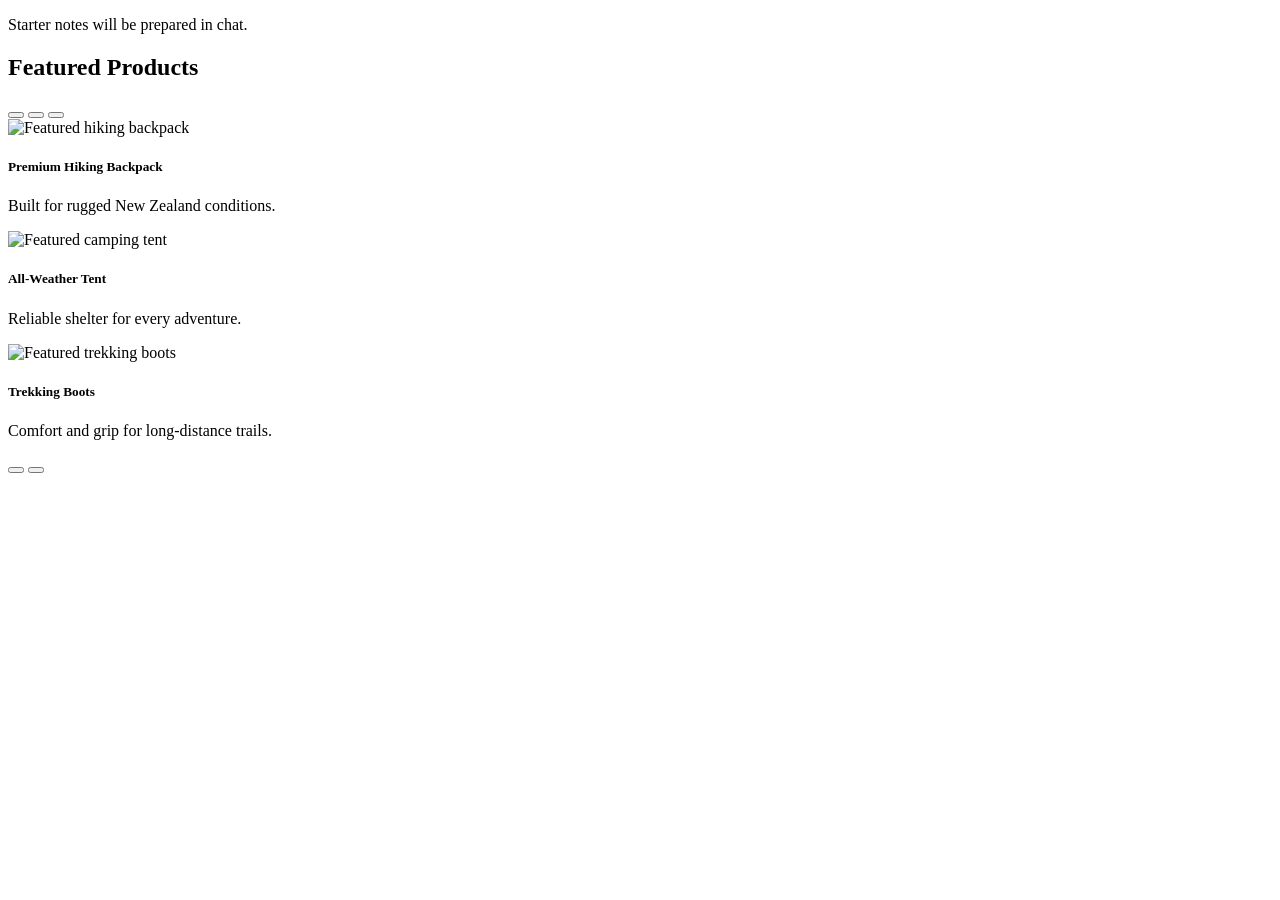
==== index.html @ 7371e13e "Initial commit - BIT703 Assessment 2" ====
<!DOCTYPE html>
<html>
<head><meta charset="utf-8"><title>BIT703 A2 Starter</title></head>
<body id="top">
<p>Starter notes will be prepared in chat.</p>

<section class="container my-5">
  <h2 class="mb-4">Featured Products</h2>

  <div id="featuredCarousel" class="carousel slide" data-bs-ride="carousel">
    <div class="carousel-indicators">
      <button type="button" data-bs-target="#featuredCarousel" data-bs-slide-to="0" class="active"></button>
      <button type="button" data-bs-target="#featuredCarousel" data-bs-slide-to="1"></button>
      <button type="button" data-bs-target="#featuredCarousel" data-bs-slide-to="2"></button>
    </div>

    <div class="carousel-inner rounded overflow-hidden">
      <div class="carousel-item active">
        <img src="images/product-1.jpg" class="d-block w-100" alt="Featured hiking backpack">
        <div class="carousel-caption d-none d-md-block">
          <h5>Premium Hiking Backpack</h5>
          <p>Built for rugged New Zealand conditions.</p>
        </div>
      </div>

      <div class="carousel-item">
        <img src="images/product-2.jpg" class="d-block w-100" alt="Featured camping tent">
        <div class="carousel-caption d-none d-md-block">
          <h5>All-Weather Tent</h5>
          <p>Reliable shelter for every adventure.</p>
        </div>
      </div>

      <div class="carousel-item">
        <img src="images/product-3.jpg" class="d-block w-100" alt="Featured trekking boots">
        <div class="carousel-caption d-none d-md-block">
          <h5>Trekking Boots</h5>
          <p>Comfort and grip for long-distance trails.</p>
        </div>
      </div>
    </div>

    <button class="carousel-control-prev" type="button" data-bs-target="#featuredCarousel" data-bs-slide="prev">
      <span class="carousel-control-prev-icon"></span>
    </button>
    <button class="carousel-control-next" type="button" data-bs-target="#featuredCarousel" data-bs-slide="next">
      <span class="carousel-control-next-icon"></span>
    </button>
  </div>
</section>

</body>
</html>
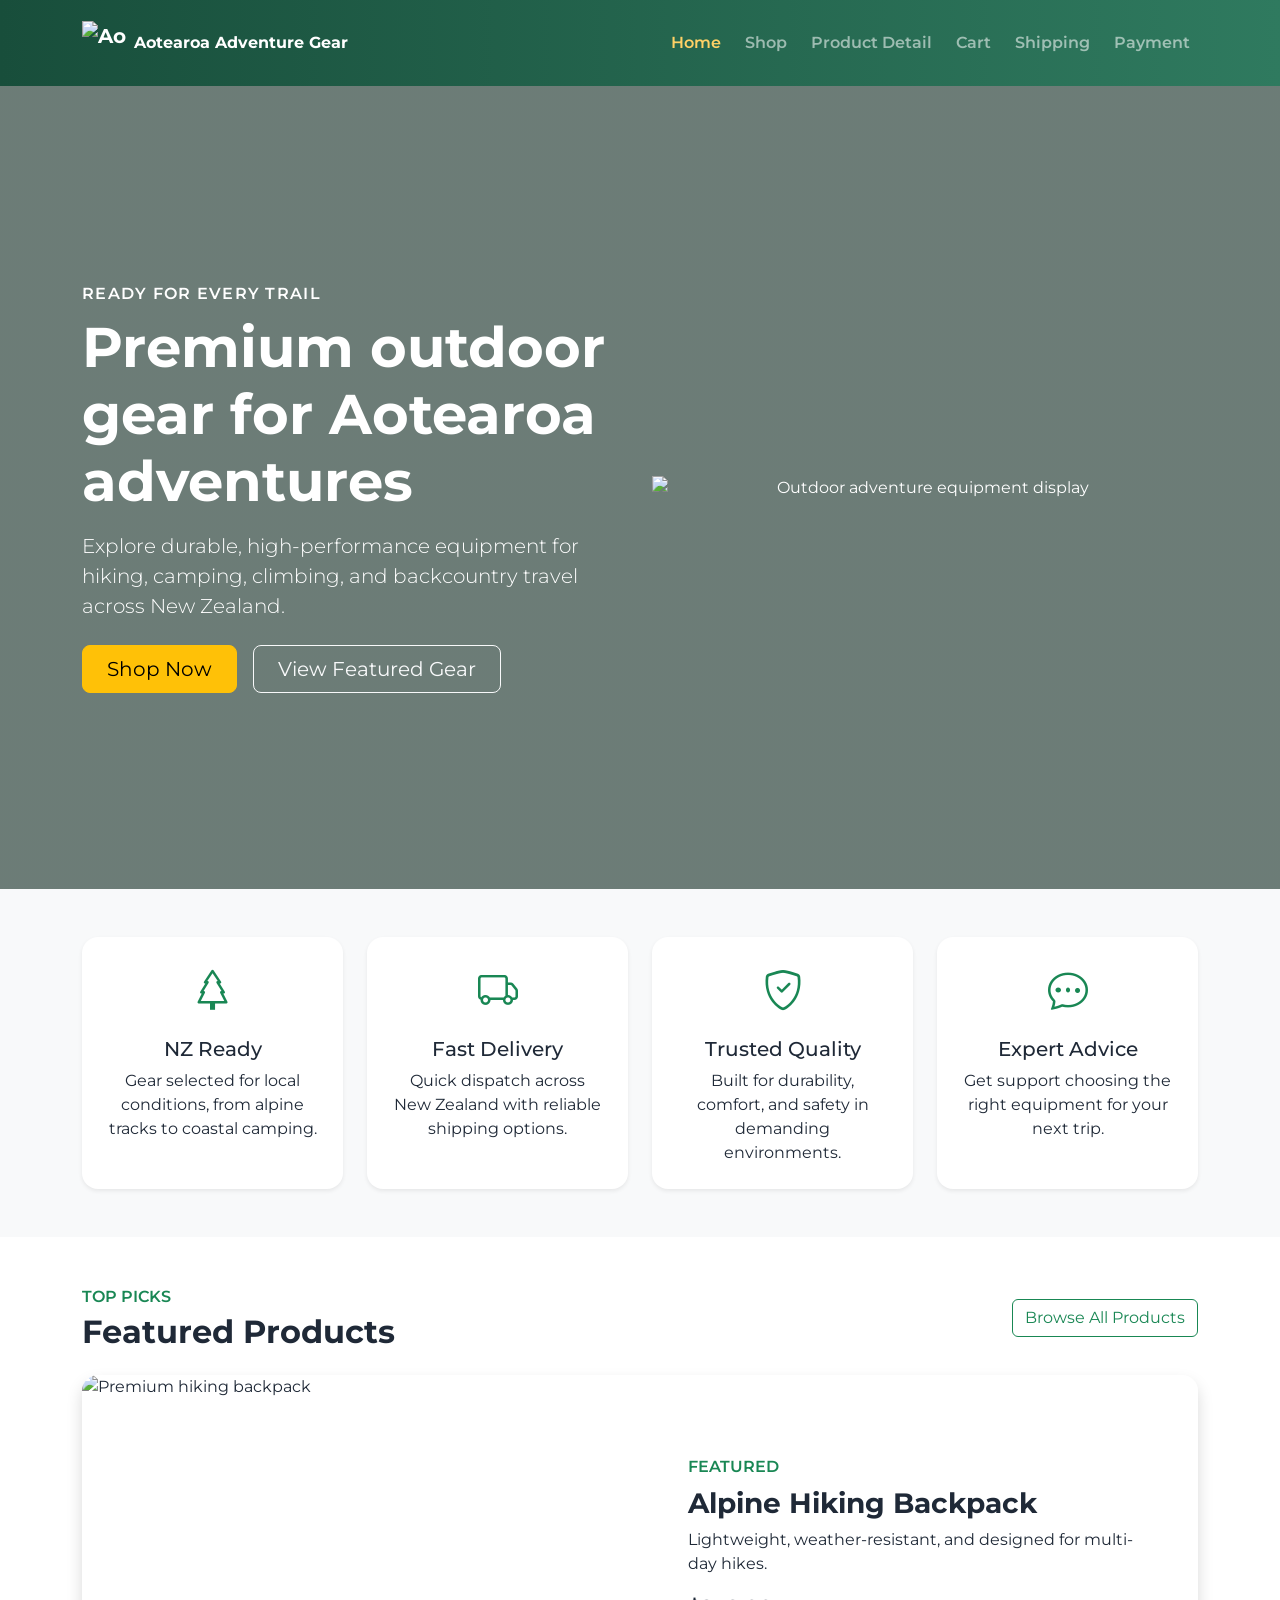
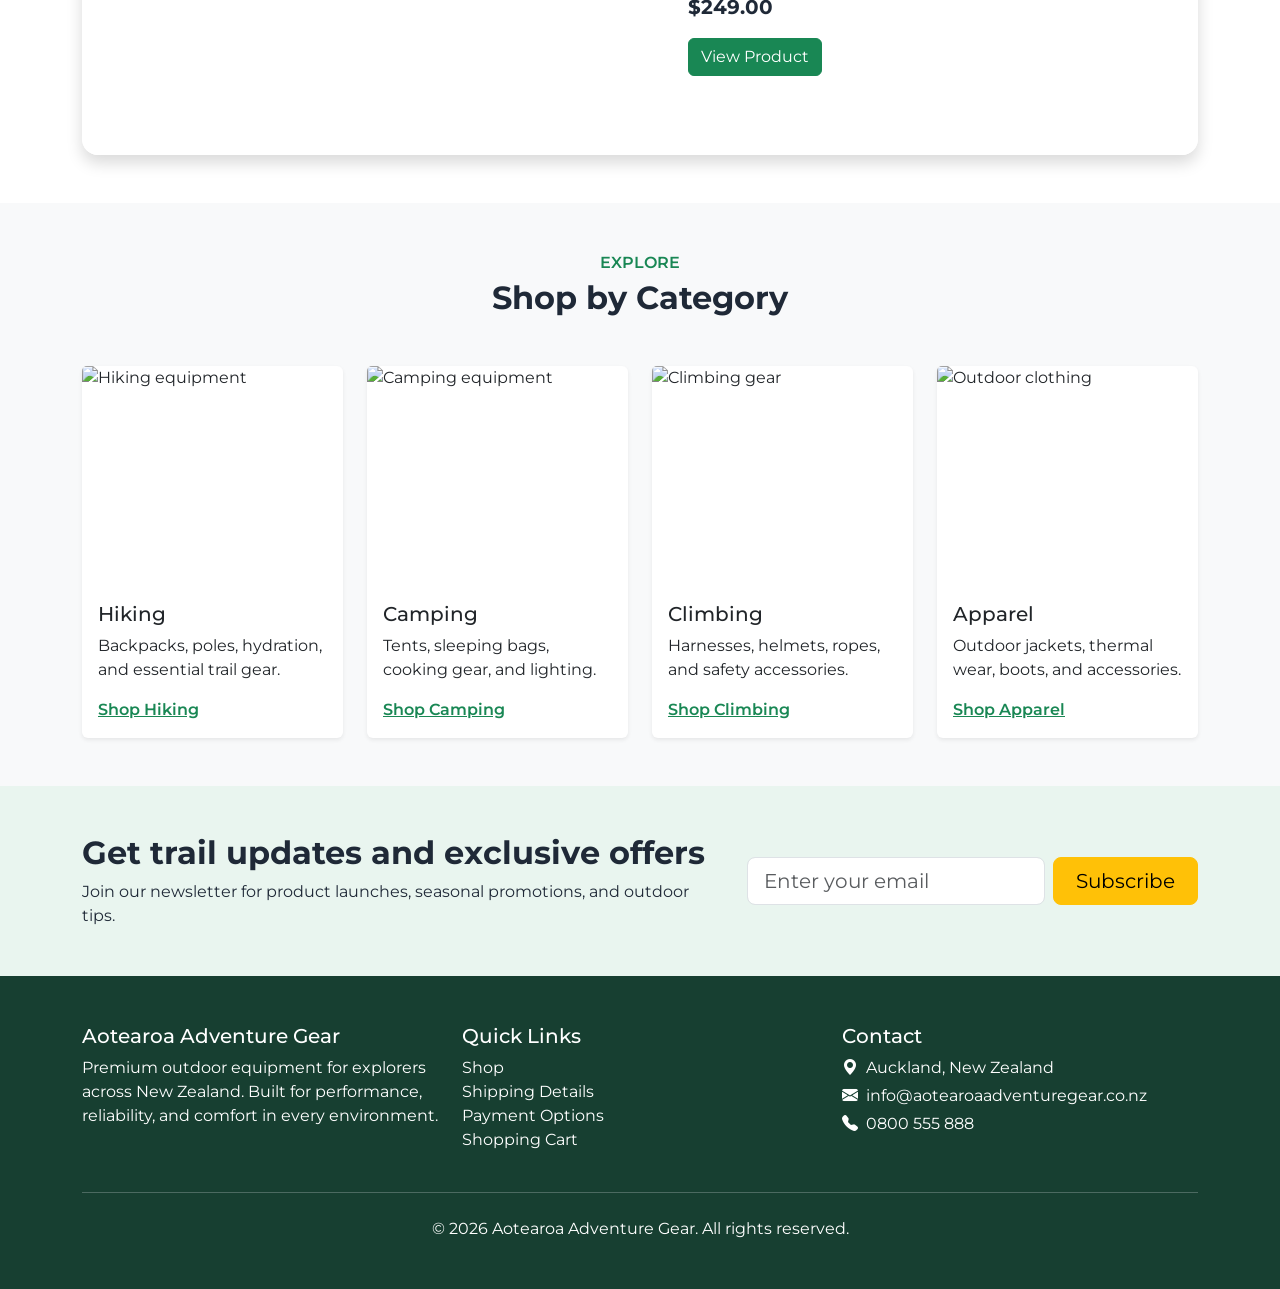
==== commit af3c61d7: "Add files via upload" ====
--- a/index.html
+++ b/index.html
@@ -1,54 +1,363 @@
-
 <!DOCTYPE html>
-<html>
-<head><meta charset="utf-8"><title>BIT703 A2 Starter</title></head>
+<html lang="en">
+<head>
+  <meta charset="UTF-8" />
+  <meta name="viewport" content="width=device-width, initial-scale=1.0" />
+  <meta name="description" content="Aotearoa Adventure Gear - premium outdoor equipment for New Zealand adventurers." />
+  <title>Aotearoa Adventure Gear | Home</title>
+
+  <!-- Bootstrap CSS -->
+  <link
+    href="https://cdn.jsdelivr.net/npm/bootstrap@5.3.3/dist/css/bootstrap.min.css"
+    rel="stylesheet"
+  />
+
+  <!-- Bootstrap Icons -->
+  <link
+    rel="stylesheet"
+    href="https://cdn.jsdelivr.net/npm/bootstrap-icons@1.11.3/font/bootstrap-icons.min.css"
+  />
+
+  <!-- Google Font -->
+  <link rel="preconnect" href="https://fonts.googleapis.com" />
+  <link rel="preconnect" href="https://fonts.gstatic.com" crossorigin />
+  <link
+    href="https://fonts.googleapis.com/css2?family=Montserrat:wght@400;500;600;700&display=swap"
+    rel="stylesheet"
+  />
+
+  <!-- Custom CSS -->
+  <link rel="stylesheet" href="css/custom-home.css" />
+</head>
 <body id="top">
-<p>Starter notes will be prepared in chat.</p>
-
-<section class="container my-5">
-  <h2 class="mb-4">Featured Products</h2>
-
-  <div id="featuredCarousel" class="carousel slide" data-bs-ride="carousel">
-    <div class="carousel-indicators">
-      <button type="button" data-bs-target="#featuredCarousel" data-bs-slide-to="0" class="active"></button>
-      <button type="button" data-bs-target="#featuredCarousel" data-bs-slide-to="1"></button>
-      <button type="button" data-bs-target="#featuredCarousel" data-bs-slide-to="2"></button>
+  <!-- Header -->
+  <header>
+    <nav class="navbar navbar-expand-lg navbar-dark bg-success-subtle custom-nav py-3">
+      <div class="container">
+        <a class="navbar-brand d-flex align-items-center gap-2 fw-bold" href="index.html">
+          <img src="images/logo.png" alt="Aotearoa Adventure Gear logo" class="site-logo" />
+          <span>Aotearoa Adventure Gear</span>
+        </a>
+
+        <button
+          class="navbar-toggler"
+          type="button"
+          data-bs-toggle="collapse"
+          data-bs-target="#mainNav"
+          aria-controls="mainNav"
+          aria-expanded="false"
+          aria-label="Toggle navigation"
+        >
+          <span class="navbar-toggler-icon"></span>
+        </button>
+
+        <div class="collapse navbar-collapse" id="mainNav">
+          <ul class="navbar-nav ms-auto align-items-lg-center gap-lg-2">
+            <li class="nav-item">
+              <a class="nav-link active" href="index.html">Home</a>
+            </li>
+            <li class="nav-item">
+              <a class="nav-link" href="shop.html">Shop</a>
+            </li>
+            <li class="nav-item">
+              <a class="nav-link" href="product.html">Product Detail</a>
+            </li>
+            <li class="nav-item">
+              <a class="nav-link" href="cart.html">Cart</a>
+            </li>
+            <li class="nav-item">
+              <a class="nav-link" href="shipping.html">Shipping</a>
+            </li>
+            <li class="nav-item">
+              <a class="nav-link" href="payment.html">Payment</a>
+            </li>
+          </ul>
+        </div>
+      </div>
+    </nav>
+  </header>
+
+  <main>
+    <!-- Hero Section -->
+    <section class="hero-section text-white">
+      <div class="container">
+        <div class="row align-items-center min-vh-75">
+          <div class="col-lg-6">
+            <p class="text-uppercase fw-semibold mb-2 hero-kicker">Ready for every trail</p>
+            <h1 class="display-4 fw-bold mb-3">Premium outdoor gear for Aotearoa adventures</h1>
+            <p class="lead mb-4">
+              Explore durable, high-performance equipment for hiking, camping, climbing,
+              and backcountry travel across New Zealand.
+            </p>
+            <div class="d-flex flex-wrap gap-3">
+              <a href="shop.html" class="btn btn-warning btn-lg px-4">Shop Now</a>
+              <a href="#featured-products" class="btn btn-outline-light btn-lg px-4">View Featured Gear</a>
+            </div>
+          </div>
+
+          <div class="col-lg-6 mt-5 mt-lg-0 text-center">
+            <img
+              src="images/hero-gear.png"
+              alt="Outdoor adventure equipment display"
+              class="img-fluid hero-image"
+            />
+          </div>
+        </div>
+      </div>
+    </section>
+
+    <!-- Highlights -->
+    <section class="py-5 bg-light">
+      <div class="container">
+        <div class="row g-4 text-center">
+          <div class="col-sm-6 col-lg-3">
+            <div class="feature-card h-100 p-4 rounded-4 shadow-sm">
+              <i class="bi bi-tree fs-1 text-success"></i>
+              <h2 class="h5 mt-3">NZ Ready</h2>
+              <p class="mb-0">Gear selected for local conditions, from alpine tracks to coastal camping.</p>
+            </div>
+          </div>
+          <div class="col-sm-6 col-lg-3">
+            <div class="feature-card h-100 p-4 rounded-4 shadow-sm">
+              <i class="bi bi-truck fs-1 text-success"></i>
+              <h2 class="h5 mt-3">Fast Delivery</h2>
+              <p class="mb-0">Quick dispatch across New Zealand with reliable shipping options.</p>
+            </div>
+          </div>
+          <div class="col-sm-6 col-lg-3">
+            <div class="feature-card h-100 p-4 rounded-4 shadow-sm">
+              <i class="bi bi-shield-check fs-1 text-success"></i>
+              <h2 class="h5 mt-3">Trusted Quality</h2>
+              <p class="mb-0">Built for durability, comfort, and safety in demanding environments.</p>
+            </div>
+          </div>
+          <div class="col-sm-6 col-lg-3">
+            <div class="feature-card h-100 p-4 rounded-4 shadow-sm">
+              <i class="bi bi-chat-dots fs-1 text-success"></i>
+              <h2 class="h5 mt-3">Expert Advice</h2>
+              <p class="mb-0">Get support choosing the right equipment for your next trip.</p>
+            </div>
+          </div>
+        </div>
+      </div>
+    </section>
+
+    <!-- Featured Products Carousel -->
+    <section id="featured-products" class="py-5">
+      <div class="container">
+        <div class="d-flex flex-wrap justify-content-between align-items-center mb-4">
+          <div>
+            <p class="text-uppercase text-success fw-semibold mb-1">Top picks</p>
+            <h2 class="fw-bold mb-0">Featured Products</h2>
+          </div>
+          <a href="shop.html" class="btn btn-outline-success mt-3 mt-md-0">Browse All Products</a>
+        </div>
+
+        <div id="featuredCarousel" class="carousel slide" data-bs-ride="carousel">
+          <div class="carousel-indicators">
+            <button type="button" data-bs-target="#featuredCarousel" data-bs-slide-to="0" class="active" aria-current="true" aria-label="Slide 1"></button>
+            <button type="button" data-bs-target="#featuredCarousel" data-bs-slide-to="1" aria-label="Slide 2"></button>
+            <button type="button" data-bs-target="#featuredCarousel" data-bs-slide-to="2" aria-label="Slide 3"></button>
+          </div>
+
+          <div class="carousel-inner rounded-4 overflow-hidden shadow">
+            <div class="carousel-item active">
+              <div class="row g-0 align-items-center carousel-panel">
+                <div class="col-lg-6">
+                  <img src="images/product-1.jpg" class="d-block w-100 carousel-img" alt="Premium hiking backpack">
+                </div>
+                <div class="col-lg-6 p-4 p-md-5">
+                  <p class="text-uppercase text-success fw-semibold mb-2">Featured</p>
+                  <h3 class="fw-bold">Alpine Hiking Backpack</h3>
+                  <p class="mb-3">
+                    Lightweight, weather-resistant, and designed for multi-day hikes.
+                  </p>
+                  <p class="fw-bold fs-5">$249.00</p>
+                  <a href="product.html" class="btn btn-success">View Product</a>
+                </div>
+              </div>
+            </div>
+
+            <div class="carousel-item">
+              <div class="row g-0 align-items-center carousel-panel">
+                <div class="col-lg-6">
+                  <img src="images/product-2.jpg" class="d-block w-100 carousel-img" alt="Four-season tent">
+                </div>
+                <div class="col-lg-6 p-4 p-md-5">
+                  <p class="text-uppercase text-success fw-semibold mb-2">Featured</p>
+                  <h3 class="fw-bold">Explorer Tent</h3>
+                  <p class="mb-3">
+                    Spacious and durable shelter ideal for camping in changing weather.
+                  </p>
+                  <p class="fw-bold fs-5">$399.00</p>
+                  <a href="product.html" class="btn btn-success">View Product</a>
+                </div>
+              </div>
+            </div>
+
+            <div class="carousel-item">
+              <div class="row g-0 align-items-center carousel-panel">
+                <div class="col-lg-6">
+                  <img src="images/product-3.jpg" class="d-block w-100 carousel-img" alt="Trekking boots">
+                </div>
+                <div class="col-lg-6 p-4 p-md-5">
+                  <p class="text-uppercase text-success fw-semibold mb-2">Featured</p>
+                  <h3 class="fw-bold">Trekking Boots</h3>
+                  <p class="mb-3">
+                    High-grip sole and waterproof finish for rough terrain and wet tracks.
+                  </p>
+                  <p class="fw-bold fs-5">$189.00</p>
+                  <a href="product.html" class="btn btn-success">View Product</a>
+                </div>
+              </div>
+            </div>
+          </div>
+
+          <button class="carousel-control-prev" type="button" data-bs-target="#featuredCarousel" data-bs-slide="prev">
+            <span class="carousel-control-prev-icon"></span>
+            <span class="visually-hidden">Previous</span>
+          </button>
+          <button class="carousel-control-next" type="button" data-bs-target="#featuredCarousel" data-bs-slide="next">
+            <span class="carousel-control-next-icon"></span>
+            <span class="visually-hidden">Next</span>
+          </button>
+        </div>
+      </div>
+    </section>
+
+    <!-- Categories -->
+    <section class="py-5 bg-light">
+      <div class="container">
+        <div class="text-center mb-5">
+          <p class="text-uppercase text-success fw-semibold mb-1">Explore</p>
+          <h2 class="fw-bold">Shop by Category</h2>
+        </div>
+
+        <div class="row g-4">
+          <div class="col-sm-6 col-lg-3">
+            <article class="category-card card border-0 shadow-sm h-100">
+              <img src="images/category-hiking.jpg" class="card-img-top" alt="Hiking equipment">
+              <div class="card-body">
+                <h3 class="h5">Hiking</h3>
+                <p class="card-text">Backpacks, poles, hydration, and essential trail gear.</p>
+                <a href="shop.html" class="stretched-link text-success fw-semibold">Shop Hiking</a>
+              </div>
+            </article>
+          </div>
+
+          <div class="col-sm-6 col-lg-3">
+            <article class="category-card card border-0 shadow-sm h-100">
+              <img src="images/category-camping.jpg" class="card-img-top" alt="Camping equipment">
+              <div class="card-body">
+                <h3 class="h5">Camping</h3>
+                <p class="card-text">Tents, sleeping bags, cooking gear, and lighting.</p>
+                <a href="shop.html" class="stretched-link text-success fw-semibold">Shop Camping</a>
+              </div>
+            </article>
+          </div>
+
+          <div class="col-sm-6 col-lg-3">
+            <article class="category-card card border-0 shadow-sm h-100">
+              <img src="images/category-climbing.jpg" class="card-img-top" alt="Climbing gear">
+              <div class="card-body">
+                <h3 class="h5">Climbing</h3>
+                <p class="card-text">Harnesses, helmets, ropes, and safety accessories.</p>
+                <a href="shop.html" class="stretched-link text-success fw-semibold">Shop Climbing</a>
+              </div>
+            </article>
+          </div>
+
+          <div class="col-sm-6 col-lg-3">
+            <article class="category-card card border-0 shadow-sm h-100">
+              <img src="images/category-apparel.jpg" class="card-img-top" alt="Outdoor clothing">
+              <div class="card-body">
+                <h3 class="h5">Apparel</h3>
+                <p class="card-text">Outdoor jackets, thermal wear, boots, and accessories.</p>
+                <a href="shop.html" class="stretched-link text-success fw-semibold">Shop Apparel</a>
+              </div>
+            </article>
+          </div>
+        </div>
+      </div>
+    </section>
+
+    <!-- Newsletter -->
+    <section class="py-5 newsletter-section">
+      <div class="container">
+        <div class="row align-items-center g-4">
+          <div class="col-lg-7">
+            <h2 class="fw-bold mb-2">Get trail updates and exclusive offers</h2>
+            <p class="mb-0">
+              Join our newsletter for product launches, seasonal promotions, and outdoor tips.
+            </p>
+          </div>
+          <div class="col-lg-5">
+            <form class="row g-2" novalidate>
+              <div class="col-8">
+                <label for="newsletterEmail" class="visually-hidden">Email address</label>
+                <input
+                  type="email"
+                  id="newsletterEmail"
+                  class="form-control form-control-lg"
+                  placeholder="Enter your email"
+                />
+              </div>
+              <div class="col-4 d-grid">
+                <button type="submit" class="btn btn-warning btn-lg">Subscribe</button>
+              </div>
+            </form>
+          </div>
+        </div>
+      </div>
+    </section>
+  </main>
+
+  <!-- Footer -->
+  <footer class="py-5 footer-custom text-white">
+    <div class="container">
+      <div class="row g-4">
+        <div class="col-md-4">
+          <h2 class="h5">Aotearoa Adventure Gear</h2>
+          <p>
+            Premium outdoor equipment for explorers across New Zealand. Built for performance,
+            reliability, and comfort in every environment.
+          </p>
+        </div>
+
+        <div class="col-md-4">
+          <h2 class="h5">Quick Links</h2>
+          <ul class="list-unstyled">
+            <li><a href="shop.html" class="footer-link">Shop</a></li>
+            <li><a href="shipping.html" class="footer-link">Shipping Details</a></li>
+            <li><a href="payment.html" class="footer-link">Payment Options</a></li>
+            <li><a href="cart.html" class="footer-link">Shopping Cart</a></li>
+          </ul>
+        </div>
+
+        <div class="col-md-4">
+          <h2 class="h5">Contact</h2>
+          <p class="mb-1"><i class="bi bi-geo-alt-fill me-2"></i>Auckland, New Zealand</p>
+          <p class="mb-1"><i class="bi bi-envelope-fill me-2"></i>info@aotearoaadventuregear.co.nz</p>
+          <p class="mb-0"><i class="bi bi-telephone-fill me-2"></i>0800 555 888</p>
+        </div>
+      </div>
+
+      <hr class="my-4 border-light-subtle" />
+      <p class="mb-0 text-center">&copy; 2026 Aotearoa Adventure Gear. All rights reserved.</p>
     </div>
-
-    <div class="carousel-inner rounded overflow-hidden">
-      <div class="carousel-item active">
-        <img src="images/product-1.jpg" class="d-block w-100" alt="Featured hiking backpack">
-        <div class="carousel-caption d-none d-md-block">
-          <h5>Premium Hiking Backpack</h5>
-          <p>Built for rugged New Zealand conditions.</p>
-        </div>
-      </div>
-
-      <div class="carousel-item">
-        <img src="images/product-2.jpg" class="d-block w-100" alt="Featured camping tent">
-        <div class="carousel-caption d-none d-md-block">
-          <h5>All-Weather Tent</h5>
-          <p>Reliable shelter for every adventure.</p>
-        </div>
-      </div>
-
-      <div class="carousel-item">
-        <img src="images/product-3.jpg" class="d-block w-100" alt="Featured trekking boots">
-        <div class="carousel-caption d-none d-md-block">
-          <h5>Trekking Boots</h5>
-          <p>Comfort and grip for long-distance trails.</p>
-        </div>
-      </div>
-    </div>
-
-    <button class="carousel-control-prev" type="button" data-bs-target="#featuredCarousel" data-bs-slide="prev">
-      <span class="carousel-control-prev-icon"></span>
-    </button>
-    <button class="carousel-control-next" type="button" data-bs-target="#featuredCarousel" data-bs-slide="next">
-      <span class="carousel-control-next-icon"></span>
-    </button>
-  </div>
-</section>
-
+  </footer>
+
+  <!-- Floating Anchor -->
+  <a href="#top" id="backToTop" class="floating-anchor" aria-label="Back to top">
+    <i class="bi bi-arrow-up"></i>
+  </a>
+
+  <!-- Bootstrap JS -->
+  <script
+    src="https://cdn.jsdelivr.net/npm/bootstrap@5.3.3/dist/js/bootstrap.bundle.min.js"
+  ></script>
+
+  <!-- Custom JS -->
+  <script src="js/main.js"></script>
 </body>
 </html>
--- a/css/custom-home.css
+++ b/css/custom-home.css
@@ -0,0 +1,171 @@
+/* ------------------------------
+   Global styles
+------------------------------ */
+body {
+  font-family: "Montserrat", sans-serif;
+  color: #1f2937;
+  background-color: #ffffff;
+}
+
+img {
+  max-width: 100%;
+  display: block;
+}
+
+.site-logo {
+  width: 44px;
+  height: 44px;
+  object-fit: contain;
+}
+
+.custom-nav {
+  background: linear-gradient(90deg, #184e3b, #2f7a5f);
+}
+
+.navbar-brand span {
+  font-size: 1rem;
+}
+
+.nav-link {
+  font-weight: 600;
+}
+
+.nav-link:hover,
+.nav-link.active {
+  color: #ffd166 !important;
+}
+
+/* ------------------------------
+   Hero section
+------------------------------ */
+.hero-section {
+  background:
+    linear-gradient(rgba(10, 37, 28, 0.6), rgba(10, 37, 28, 0.6)),
+    url("../images/hero-bg.jpg") center/cover no-repeat;
+  padding: 4rem 0;
+}
+
+.min-vh-75 {
+  min-height: 75vh;
+}
+
+.hero-kicker {
+  letter-spacing: 0.08em;
+}
+
+.hero-image {
+  max-height: 460px;
+  object-fit: contain;
+}
+
+/* ------------------------------
+   Cards / sections
+------------------------------ */
+.feature-card,
+.category-card,
+.carousel-panel {
+  background-color: #ffffff;
+}
+
+.category-card img {
+  height: 220px;
+  object-fit: cover;
+}
+
+.carousel-img {
+  height: 380px;
+  object-fit: cover;
+}
+
+.newsletter-section {
+  background-color: #e9f5ef;
+}
+
+/* ------------------------------
+   Footer
+------------------------------ */
+.footer-custom {
+  background-color: #173f31;
+}
+
+.footer-link {
+  color: #ffffff;
+  text-decoration: none;
+}
+
+.footer-link:hover {
+  color: #ffd166;
+}
+
+/* ------------------------------
+   Floating anchor
+------------------------------ */
+.floating-anchor {
+  position: fixed;
+  right: 20px;
+  bottom: 20px;
+  width: 54px;
+  height: 54px;
+  border-radius: 50%;
+  background-color: #198754;
+  color: #ffffff;
+  display: flex;
+  align-items: center;
+  justify-content: center;
+  text-decoration: none;
+  font-size: 1.4rem;
+  box-shadow: 0 6px 18px rgba(0, 0, 0, 0.25);
+  z-index: 999;
+  opacity: 0;
+  visibility: hidden;
+  transition: all 0.3s ease;
+}
+
+.floating-anchor.show {
+  opacity: 1;
+  visibility: visible;
+}
+
+.floating-anchor:hover {
+  background-color: #146c43;
+  color: #ffffff;
+}
+
+/* ------------------------------
+   Responsive breakpoints
+------------------------------ */
+@media (max-width: 991.98px) {
+  .hero-section {
+    text-align: center;
+  }
+
+  .carousel-img {
+    height: 300px;
+  }
+}
+
+@media (max-width: 767.98px) {
+  .hero-section {
+    padding: 3rem 0;
+  }
+
+  .carousel-img {
+    height: 240px;
+  }
+
+  .floating-anchor {
+    width: 48px;
+    height: 48px;
+    font-size: 1.2rem;
+  }
+}
+
+@media (max-width: 575.98px) {
+  .navbar-brand span {
+    font-size: 0.9rem;
+  }
+
+  .display-4 {
+    font-size: 2.2rem;
+  }
+}
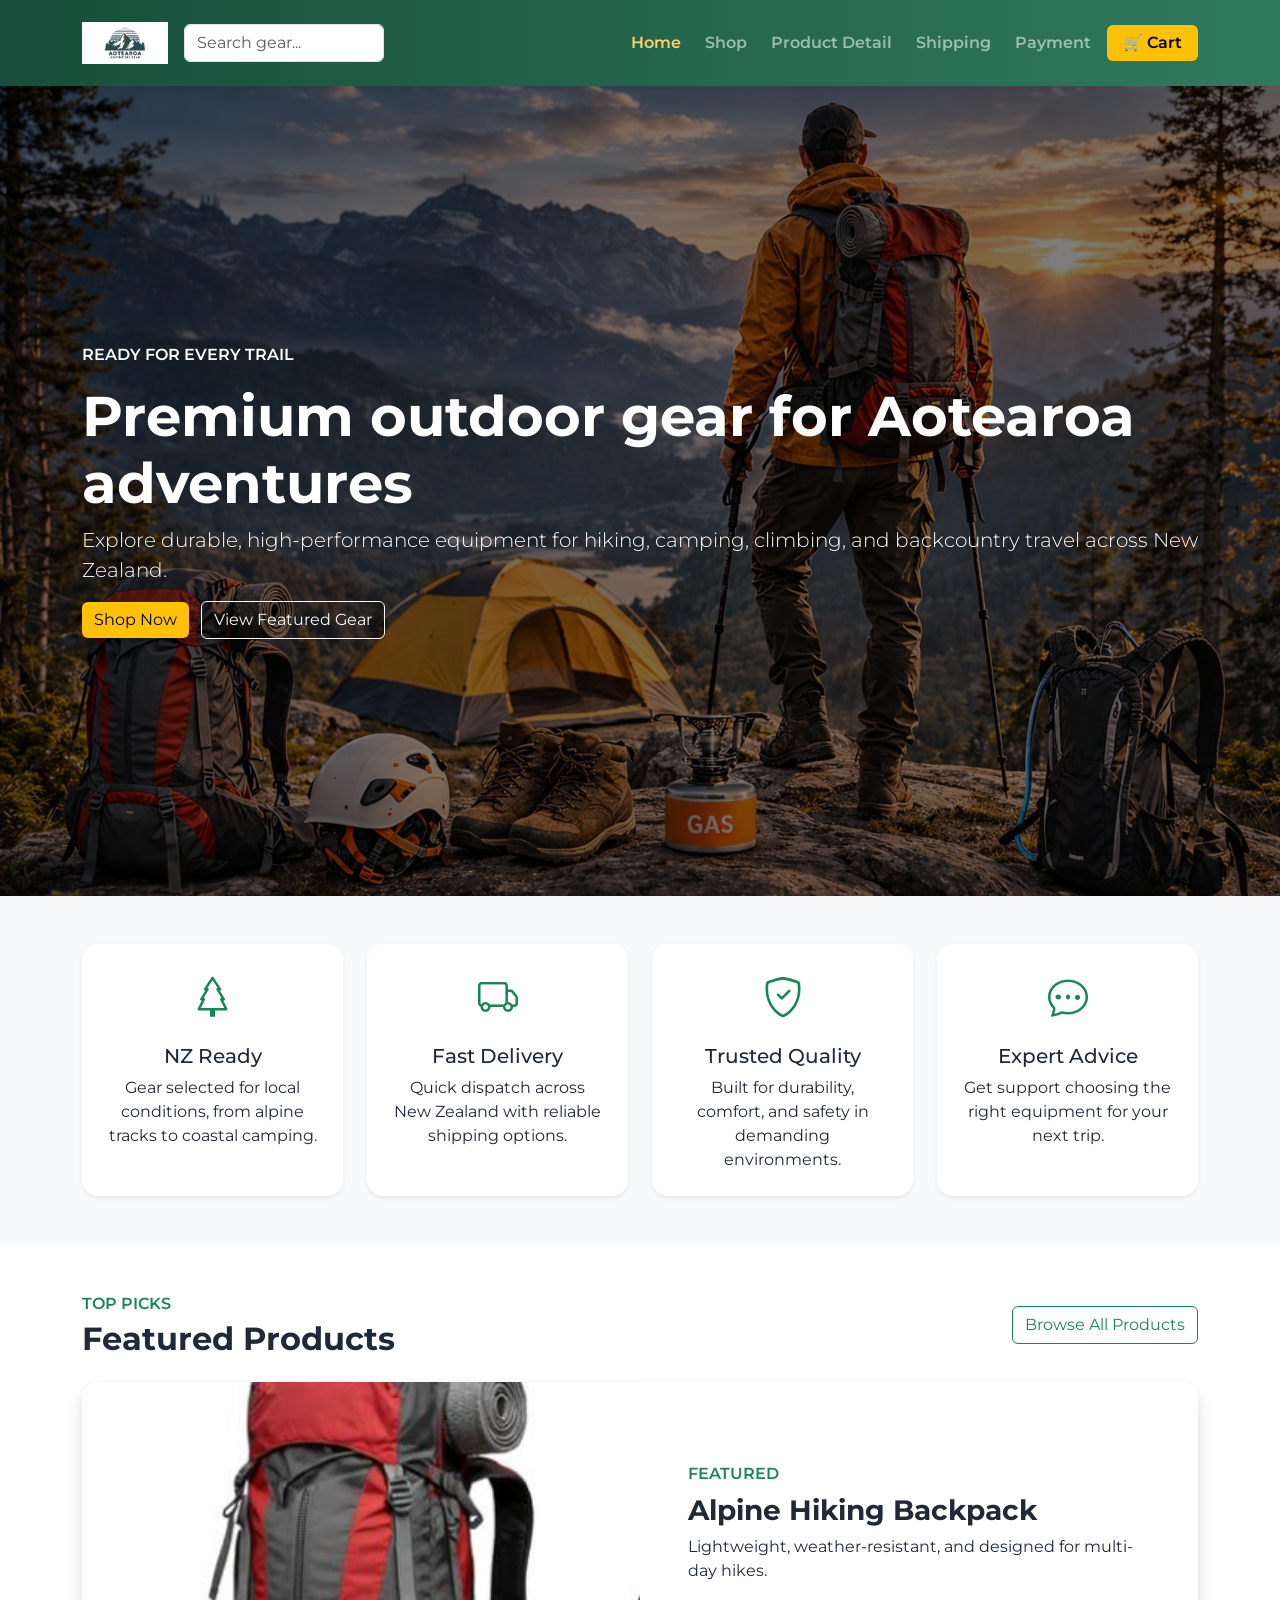
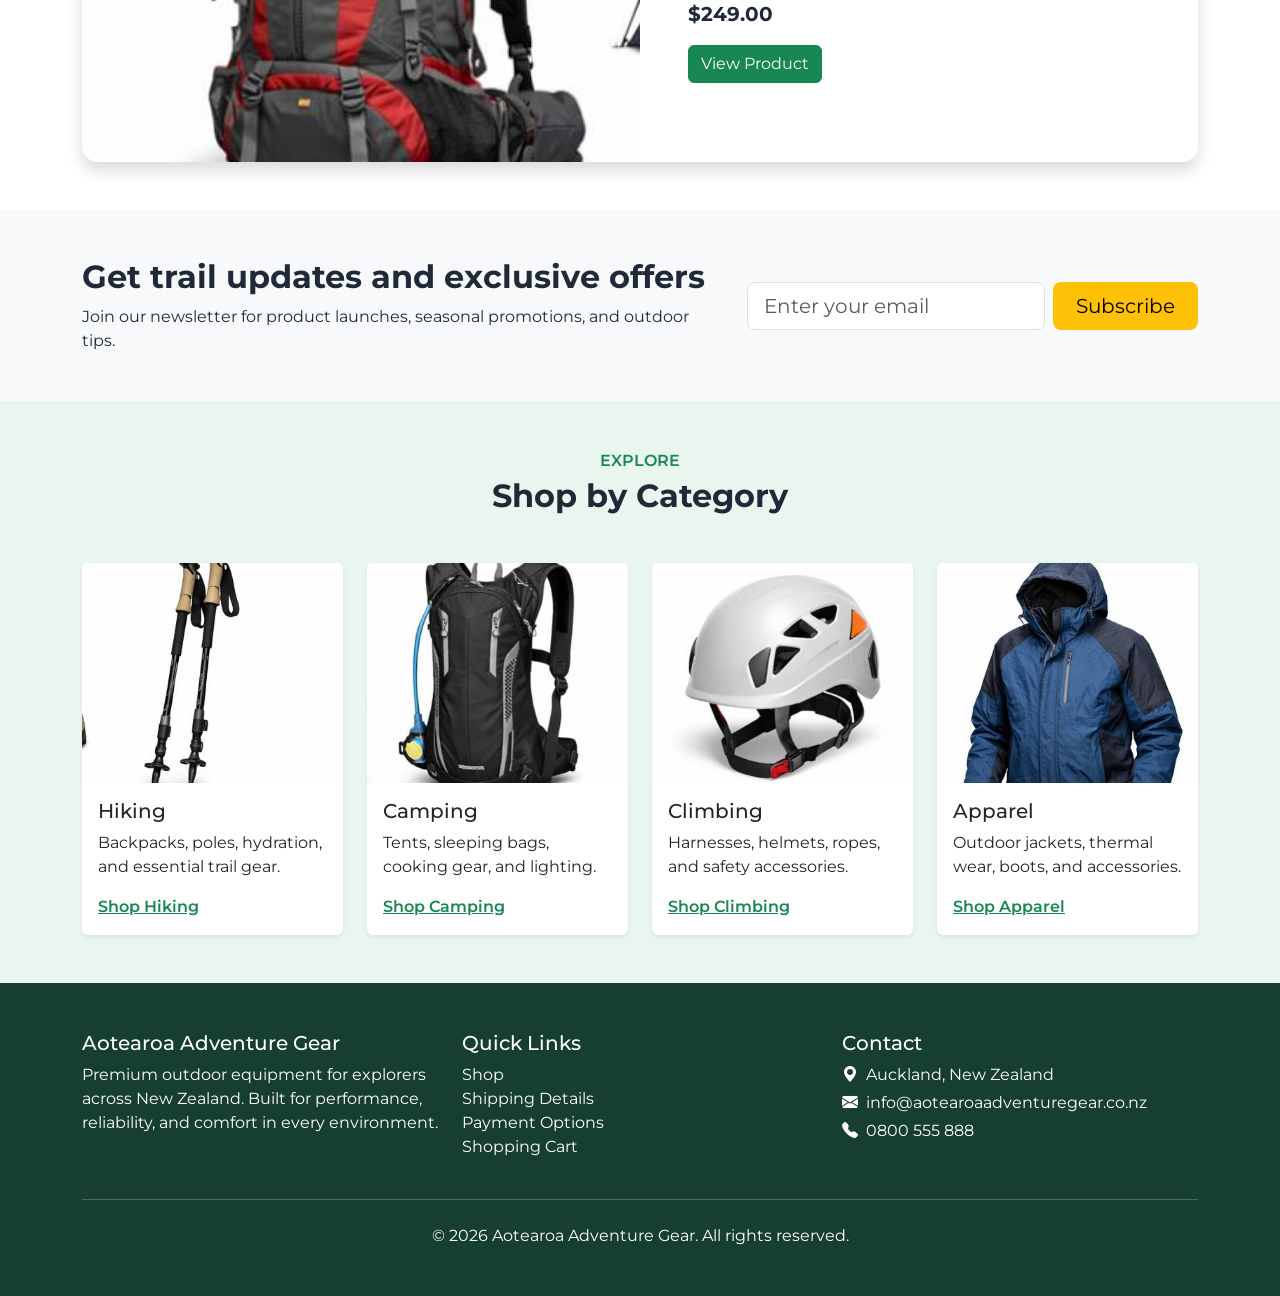
==== commit 1666f364: "Add files via upload" ====
--- a/index.html
+++ b/index.html
@@ -32,27 +32,45 @@
 <body id="top">
   <!-- Header -->
   <header>
-    <nav class="navbar navbar-expand-lg navbar-dark bg-success-subtle custom-nav py-3">
-      <div class="container">
-        <a class="navbar-brand d-flex align-items-center gap-2 fw-bold" href="index.html">
-          <img src="images/logo.png" alt="Aotearoa Adventure Gear logo" class="site-logo" />
-          <span>Aotearoa Adventure Gear</span>
-        </a>
-
-        <button
-          class="navbar-toggler"
-          type="button"
-          data-bs-toggle="collapse"
-          data-bs-target="#mainNav"
-          aria-controls="mainNav"
-          aria-expanded="false"
-          aria-label="Toggle navigation"
-        >
-          <span class="navbar-toggler-icon"></span>
-        </button>
-
-        <div class="collapse navbar-collapse" id="mainNav">
-          <ul class="navbar-nav ms-auto align-items-lg-center gap-lg-2">
+  <nav class="navbar navbar-expand-lg navbar-dark bg-success-subtle custom-nav py-3">
+    <div class="container">
+
+      <!-- LOGO -->
+      <a class="navbar-brand d-flex align-items-center gap-2 fw-bold" href="index.html">
+        <img src="images/logo.png" alt="Aotearoa Adventure Gear logo" class="site-logo" />
+      </a>
+
+      <!-- TOGGLE -->
+      <button
+        class="navbar-toggler"
+        type="button"
+        data-bs-toggle="collapse"
+        data-bs-target="#mainNav"
+        aria-controls="mainNav"
+        aria-expanded="false"
+        aria-label="Toggle navigation"
+      >
+        <span class="navbar-toggler-icon"></span>
+      </button>
+
+      <!-- MENU -->
+      <div class="collapse navbar-collapse" id="mainNav">
+
+        <!-- LEFT NAV LINKS -->
+          <!-- SEARCH -->
+          <form class="d-flex">
+            <input
+              class="form-control"
+              type="search"
+              placeholder="Search gear..."
+              aria-label="Search"
+            >
+          </form>
+
+        <!-- RIGHT SIDE -->
+        <div class="d-flex align-items-center ms-auto gap-3 mt-3 mt-lg-0">
+
+          <ul class="navbar-nav ms-3 align-items-lg-center gap-lg-2">
             <li class="nav-item">
               <a class="nav-link active" href="index.html">Home</a>
             </li>
@@ -63,48 +81,42 @@
               <a class="nav-link" href="product.html">Product Detail</a>
             </li>
             <li class="nav-item">
-              <a class="nav-link" href="cart.html">Cart</a>
-            </li>
-            <li class="nav-item">
               <a class="nav-link" href="shipping.html">Shipping</a>
             </li>
             <li class="nav-item">
               <a class="nav-link" href="payment.html">Payment</a>
             </li>
+            <li class="nav-item">
+              <!-- CART BUTTON -->
+              <a href="cart.html" class="btn btn-warning fw-semibold px-3">🛒 Cart</a>
           </ul>
-        </div>
-      </div>
-    </nav>
+
+        </div>
+
+      </div>
+    </div>
+  </nav>
   </header>
 
   <main>
     <!-- Hero Section -->
-    <section class="hero-section text-white">
-      <div class="container">
-        <div class="row align-items-center min-vh-75">
-          <div class="col-lg-6">
-            <p class="text-uppercase fw-semibold mb-2 hero-kicker">Ready for every trail</p>
-            <h1 class="display-4 fw-bold mb-3">Premium outdoor gear for Aotearoa adventures</h1>
-            <p class="lead mb-4">
-              Explore durable, high-performance equipment for hiking, camping, climbing,
-              and backcountry travel across New Zealand.
-            </p>
-            <div class="d-flex flex-wrap gap-3">
-              <a href="shop.html" class="btn btn-warning btn-lg px-4">Shop Now</a>
-              <a href="#featured-products" class="btn btn-outline-light btn-lg px-4">View Featured Gear</a>
-            </div>
-          </div>
-
-          <div class="col-lg-6 mt-5 mt-lg-0 text-center">
-            <img
-              src="images/hero-gear.png"
-              alt="Outdoor adventure equipment display"
-              class="img-fluid hero-image"
-            />
-          </div>
-        </div>
-      </div>
-    </section>
+  <section class="hero-section d-flex align-items-center">
+    <div class="container text-white">
+      <p class="text-uppercase fw-semibold">Ready for every trail</p>
+
+      <h1 class="display-4 fw-bold">
+        Premium outdoor gear for Aotearoa adventures
+      </h1>
+
+      <p class="lead">
+        Explore durable, high-performance equipment for hiking,
+        camping, climbing, and backcountry travel across New Zealand.
+      </p>
+
+      <a href="shop.html" class="btn btn-warning me-2">Shop Now</a>
+      <a href="shop.html" class="btn btn-outline-light">View Featured Gear</a>
+    </div>
+  </section>
 
     <!-- Highlights -->
     <section class="py-5 bg-light">
@@ -225,63 +237,7 @@
       </div>
     </section>
 
-    <!-- Categories -->
-    <section class="py-5 bg-light">
-      <div class="container">
-        <div class="text-center mb-5">
-          <p class="text-uppercase text-success fw-semibold mb-1">Explore</p>
-          <h2 class="fw-bold">Shop by Category</h2>
-        </div>
-
-        <div class="row g-4">
-          <div class="col-sm-6 col-lg-3">
-            <article class="category-card card border-0 shadow-sm h-100">
-              <img src="images/category-hiking.jpg" class="card-img-top" alt="Hiking equipment">
-              <div class="card-body">
-                <h3 class="h5">Hiking</h3>
-                <p class="card-text">Backpacks, poles, hydration, and essential trail gear.</p>
-                <a href="shop.html" class="stretched-link text-success fw-semibold">Shop Hiking</a>
-              </div>
-            </article>
-          </div>
-
-          <div class="col-sm-6 col-lg-3">
-            <article class="category-card card border-0 shadow-sm h-100">
-              <img src="images/category-camping.jpg" class="card-img-top" alt="Camping equipment">
-              <div class="card-body">
-                <h3 class="h5">Camping</h3>
-                <p class="card-text">Tents, sleeping bags, cooking gear, and lighting.</p>
-                <a href="shop.html" class="stretched-link text-success fw-semibold">Shop Camping</a>
-              </div>
-            </article>
-          </div>
-
-          <div class="col-sm-6 col-lg-3">
-            <article class="category-card card border-0 shadow-sm h-100">
-              <img src="images/category-climbing.jpg" class="card-img-top" alt="Climbing gear">
-              <div class="card-body">
-                <h3 class="h5">Climbing</h3>
-                <p class="card-text">Harnesses, helmets, ropes, and safety accessories.</p>
-                <a href="shop.html" class="stretched-link text-success fw-semibold">Shop Climbing</a>
-              </div>
-            </article>
-          </div>
-
-          <div class="col-sm-6 col-lg-3">
-            <article class="category-card card border-0 shadow-sm h-100">
-              <img src="images/category-apparel.jpg" class="card-img-top" alt="Outdoor clothing">
-              <div class="card-body">
-                <h3 class="h5">Apparel</h3>
-                <p class="card-text">Outdoor jackets, thermal wear, boots, and accessories.</p>
-                <a href="shop.html" class="stretched-link text-success fw-semibold">Shop Apparel</a>
-              </div>
-            </article>
-          </div>
-        </div>
-      </div>
-    </section>
-
-    <!-- Newsletter -->
+        <!-- Newsletter -->
     <section class="py-5 newsletter-section">
       <div class="container">
         <div class="row align-items-center g-4">
@@ -310,6 +266,62 @@
         </div>
       </div>
     </section>
+
+    <!-- Categories -->
+    <section class="py-5 bg-light categories-section">
+      <div class="container">
+        <div class="text-center mb-5">
+          <p class="text-uppercase text-success fw-semibold mb-1">Explore</p>
+          <h2 class="fw-bold">Shop by Category</h2>
+        </div>
+
+        <div class="row g-4">
+          <div class="col-sm-6 col-lg-3">
+            <article class="category-card card border-0 shadow-sm h-100">
+              <img src="images/product-4.jpg" class="card-img-top" alt="Hiking equipment">
+              <div class="card-body">
+                <h3 class="h5">Hiking</h3>
+                <p class="card-text">Backpacks, poles, hydration, and essential trail gear.</p>
+                <a href="shop.html" class="stretched-link text-success fw-semibold">Shop Hiking</a>
+              </div>
+            </article>
+          </div>
+
+          <div class="col-sm-6 col-lg-3">
+            <article class="category-card card border-0 shadow-sm h-100">
+              <img src="images/product-8.jpg" class="card-img-top" alt="Camping equipment">
+              <div class="card-body">
+                <h3 class="h5">Camping</h3>
+                <p class="card-text">Tents, sleeping bags, cooking gear, and lighting.</p>
+                <a href="shop.html" class="stretched-link text-success fw-semibold">Shop Camping</a>
+              </div>
+            </article>
+          </div>
+
+          <div class="col-sm-6 col-lg-3">
+            <article class="category-card card border-0 shadow-sm h-100">
+              <img src="images/product-5.jpg" class="card-img-top" alt="Climbing gear">
+              <div class="card-body">
+                <h3 class="h5">Climbing</h3>
+                <p class="card-text">Harnesses, helmets, ropes, and safety accessories.</p>
+                <a href="shop.html" class="stretched-link text-success fw-semibold">Shop Climbing</a>
+              </div>
+            </article>
+          </div>
+
+          <div class="col-sm-6 col-lg-3">
+            <article class="category-card card border-0 shadow-sm h-100">
+              <img src="images/product-7.jpg" class="card-img-top" alt="Outdoor clothing">
+              <div class="card-body">
+                <h3 class="h5">Apparel</h3>
+                <p class="card-text">Outdoor jackets, thermal wear, boots, and accessories.</p>
+                <a href="shop.html" class="stretched-link text-success fw-semibold">Shop Apparel</a>
+              </div>
+            </article>
+          </div>
+        </div>
+      </div>
+    </section>
   </main>
 
   <!-- Footer -->
--- a/css/custom-home.css
+++ b/css/custom-home.css
@@ -13,7 +13,7 @@
 }
 
 .site-logo {
-  width: 44px;
+  width: 86px;
   height: 44px;
   object-fit: contain;
 }
@@ -23,7 +23,7 @@
 }
 
 .navbar-brand span {
-  font-size: 1rem;
+  font-size: 15px;
 }
 
 .nav-link {
@@ -35,14 +35,32 @@
   color: #ffd166 !important;
 }
 
+
+.navbar .form-control {
+  width: 200px;
+}
+
+.btn-warning {
+  background-color: #ffc107;
+  border: none;
+}
+
+.btn-warning:hover {
+  background-color: #e0a800;
+}
+
+.categories-section {
+  background-color: #e9f5ef;
+}
 /* ------------------------------
    Hero section
 ------------------------------ */
 .hero-section {
-  background:
-    linear-gradient(rgba(10, 37, 28, 0.6), rgba(10, 37, 28, 0.6)),
-    url("../images/hero-bg.jpg") center/cover no-repeat;
-  padding: 4rem 0;
+  background: linear-gradient(rgba(0,0,0,0.5), rgba(0,0,0,0.5)),
+              url('../images/hero-gear.png') center/cover no-repeat;
+
+  min-height: 90vh;
+  display: flex;
 }
 
 .min-vh-75 {
@@ -66,6 +84,9 @@
 .carousel-panel {
   background-color: #ffffff;
 }
+.categories-section {
+  background-color: #e9f5ef !important;
+}
 
 .category-card img {
   height: 220px;
@@ -78,7 +99,7 @@
 }
 
 .newsletter-section {
-  background-color: #e9f5ef;
+  background-color: #f8f9fa;
 }
 
 /* ------------------------------
